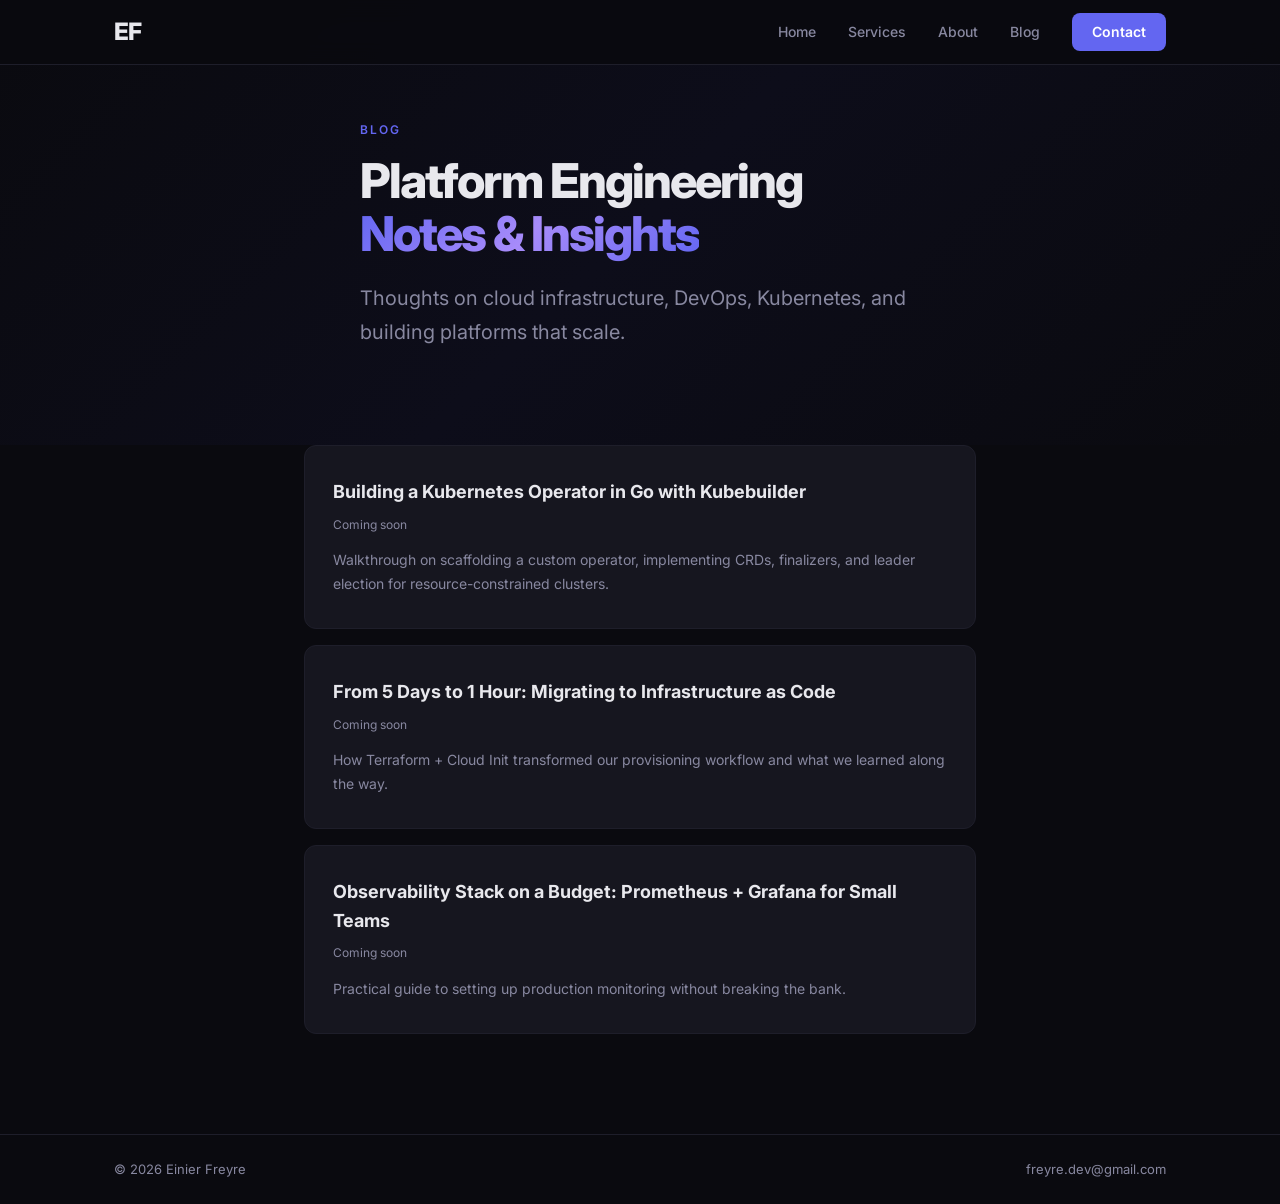
==== docs/blog/index.html @ fd5ac23f "feat: add personal landing page with GitHub Pages + CI/CD Create a consulting landing page at Freyre" ====
<!DOCTYPE html>
<html lang="en">
<head>
  <meta charset="UTF-8" />
  <meta name="viewport" content="width=device-width, initial-scale=1.0" />
  <title>Blog – Einier Freyre</title>
  <meta name="description" content="Thoughts on platform engineering, cloud infrastructure, and DevOps." />
  <link rel="stylesheet" href="../css/style.css" />
  <link href="https://fonts.googleapis.com/css2?family=Inter:wght@400;500;600;700;800&display=swap" rel="stylesheet" />
</head>
<body>
  <header class="header">
    <div class="container header-inner">
      <a href="/" class="logo">EF</a>
      <nav class="nav" id="nav">
        <a href="/" class="nav-link">Home</a>
        <a href="/#services" class="nav-link">Services</a>
        <a href="/#about" class="nav-link">About</a>
        <a href="/blog/" class="nav-link">Blog</a>
        <a href="/#contact" class="nav-link btn-nav">Contact</a>
      </nav>
      <button class="menu-toggle" id="menuToggle" aria-label="Menu">
        <span></span><span></span><span></span>
      </button>
    </div>
  </header>

  <section class="hero" style="min-height:auto;padding:120px 0 60px">
    <div class="container" style="max-width:720px">
      <h2 class="section-label">Blog</h2>
      <h1 class="hero-title" style="font-size:clamp(32px,5vw,48px)">Platform Engineering<br /><span class="gradient-text">Notes &amp; Insights</span></h1>
      <p class="hero-subtitle">Thoughts on cloud infrastructure, DevOps, Kubernetes, and building platforms that scale.</p>
    </div>
  </section>

  <section class="section" style="padding-top:0">
    <div class="container" style="max-width:720px">
      <div class="service-card" style="margin-bottom:16px">
        <h3 style="margin-bottom:4px">Building a Kubernetes Operator in Go with Kubebuilder</h3>
        <span style="font-size:12px;color:var(--text-muted)">Coming soon</span>
        <p style="margin-top:12px">Walkthrough on scaffolding a custom operator, implementing CRDs, finalizers, and leader election for resource-constrained clusters.</p>
      </div>
      <div class="service-card" style="margin-bottom:16px">
        <h3 style="margin-bottom:4px">From 5 Days to 1 Hour: Migrating to Infrastructure as Code</h3>
        <span style="font-size:12px;color:var(--text-muted)">Coming soon</span>
        <p style="margin-top:12px">How Terraform + Cloud Init transformed our provisioning workflow and what we learned along the way.</p>
      </div>
      <div class="service-card">
        <h3 style="margin-bottom:4px">Observability Stack on a Budget: Prometheus + Grafana for Small Teams</h3>
        <span style="font-size:12px;color:var(--text-muted)">Coming soon</span>
        <p style="margin-top:12px">Practical guide to setting up production monitoring without breaking the bank.</p>
      </div>
    </div>
  </section>

  <footer class="footer">
    <div class="container footer-inner">
      <span>&copy; 2026 Einier Freyre</span>
      <a href="mailto:freyre.dev@gmail.com">freyre.dev@gmail.com</a>
    </div>
  </footer>

  <script src="../js/main.js"></script>
</body>
</html>
---- docs/css/style.css ----
*, *::before, *::after {
  margin: 0;
  padding: 0;
  box-sizing: border-box;
}

:root {
  --bg: #0a0a0f;
  --bg-alt: #111118;
  --bg-card: #16161f;
  --text: #e8e8ed;
  --text-muted: #8888a0;
  --accent: #6366f1;
  --accent-hover: #818cf8;
  --accent-subtle: rgba(99, 102, 241, 0.08);
  --border: #1e1e2a;
  --radius: 12px;
  --max-w: 1100px;
}

html {
  scroll-behavior: smooth;
}

body {
  font-family: 'Inter', -apple-system, sans-serif;
  background: var(--bg);
  color: var(--text);
  line-height: 1.6;
  -webkit-font-smoothing: antialiased;
}

.container {
  max-width: var(--max-w);
  margin: 0 auto;
  padding: 0 24px;
}

/* Header */
.header {
  position: fixed;
  top: 0;
  left: 0;
  right: 0;
  z-index: 100;
  background: rgba(10, 10, 15, 0.85);
  backdrop-filter: blur(12px);
  border-bottom: 1px solid var(--border);
}

.header-inner {
  display: flex;
  align-items: center;
  justify-content: space-between;
  height: 64px;
}

.logo {
  font-size: 24px;
  font-weight: 800;
  color: var(--text);
  text-decoration: none;
  letter-spacing: -1px;
}

.logo:hover {
  color: var(--accent-hover);
}

.nav {
  display: flex;
  align-items: center;
  gap: 32px;
}

.nav-link {
  font-size: 14px;
  font-weight: 500;
  color: var(--text-muted);
  text-decoration: none;
  transition: color 0.2s;
}

.nav-link:hover {
  color: var(--text);
}

.btn-nav {
  background: var(--accent);
  color: #fff !important;
  padding: 8px 20px;
  border-radius: 8px;
  font-weight: 600;
}

.btn-nav:hover {
  background: var(--accent-hover) !important;
}

.menu-toggle {
  display: none;
  flex-direction: column;
  gap: 5px;
  background: none;
  border: none;
  cursor: pointer;
  padding: 4px;
}

.menu-toggle span {
  display: block;
  width: 24px;
  height: 2px;
  background: var(--text);
  border-radius: 2px;
  transition: 0.3s;
}

/* Hero */
.hero {
  min-height: 100vh;
  display: flex;
  align-items: center;
  padding: 80px 0;
  background: linear-gradient(135deg, var(--bg) 0%, #0d0d1a 50%, var(--bg) 100%);
}

.hero-content {
  max-width: 720px;
}

.hero-badge {
  display: inline-block;
  font-size: 12px;
  font-weight: 600;
  text-transform: uppercase;
  letter-spacing: 1.5px;
  color: var(--accent);
  background: var(--accent-subtle);
  padding: 6px 16px;
  border-radius: 20px;
  margin-bottom: 24px;
}

.hero-title {
  font-size: clamp(40px, 7vw, 72px);
  font-weight: 800;
  line-height: 1.1;
  letter-spacing: -2px;
  margin-bottom: 20px;
}

.gradient-text {
  background: linear-gradient(135deg, var(--accent), #a78bfa, #6366f1);
  -webkit-background-clip: text;
  -webkit-text-fill-color: transparent;
  background-clip: text;
}

.hero-subtitle {
  font-size: clamp(16px, 2vw, 20px);
  color: var(--text-muted);
  max-width: 560px;
  line-height: 1.7;
  margin-bottom: 36px;
}

.hero-cta {
  display: flex;
  gap: 16px;
  flex-wrap: wrap;
}

.btn {
  display: inline-flex;
  align-items: center;
  font-size: 15px;
  font-weight: 600;
  padding: 12px 28px;
  border-radius: 8px;
  text-decoration: none;
  transition: all 0.2s;
  cursor: pointer;
}

.btn-primary {
  background: var(--accent);
  color: #fff;
}

.btn-primary:hover {
  background: var(--accent-hover);
  transform: translateY(-1px);
}

.btn-secondary {
  background: var(--accent-subtle);
  color: var(--accent);
  border: 1px solid var(--accent);
}

.btn-secondary:hover {
  background: rgba(99, 102, 241, 0.15);
  transform: translateY(-1px);
}

.btn-large {
  font-size: 18px;
  padding: 16px 36px;
}

/* Sections */
.section {
  padding: 100px 0;
}

.section-alt {
  background: var(--bg-alt);
}

.section-label {
  font-size: 12px;
  font-weight: 600;
  text-transform: uppercase;
  letter-spacing: 2px;
  color: var(--accent);
  margin-bottom: 16px;
}

/* Services */
.services-grid {
  display: grid;
  grid-template-columns: repeat(auto-fit, minmax(240px, 1fr));
  gap: 20px;
}

.service-card {
  background: var(--bg-card);
  border: 1px solid var(--border);
  border-radius: var(--radius);
  padding: 32px 28px;
  transition: all 0.3s;
}

.service-card:hover {
  border-color: var(--accent);
  transform: translateY(-4px);
}

.service-icon {
  width: 44px;
  height: 44px;
  margin-bottom: 20px;
  color: var(--accent);
}

.service-card h3 {
  font-size: 18px;
  font-weight: 700;
  margin-bottom: 10px;
}

.service-card p {
  font-size: 14px;
  color: var(--text-muted);
  line-height: 1.7;
}

/* About */
.about-grid {
  display: grid;
  grid-template-columns: 1fr 1fr;
  gap: 60px;
  align-items: center;
}

.about-text p {
  font-size: 15px;
  color: var(--text-muted);
  margin-bottom: 16px;
  line-height: 1.7;
}

.about-tech {
  display: flex;
  flex-wrap: wrap;
  gap: 8px;
  margin-top: 24px;
}

.about-tech span {
  background: var(--accent-subtle);
  color: var(--accent);
  font-size: 12px;
  font-weight: 500;
  padding: 4px 12px;
  border-radius: 6px;
  border: 1px solid rgba(99, 102, 241, 0.2);
}

.about-stats {
  display: flex;
  flex-direction: column;
  gap: 24px;
}

.stat {
  display: flex;
  align-items: baseline;
  gap: 16px;
  padding: 20px 0;
  border-bottom: 1px solid var(--border);
}

.stat-num {
  font-size: 40px;
  font-weight: 800;
  background: linear-gradient(135deg, var(--accent), #a78bfa);
  -webkit-background-clip: text;
  -webkit-text-fill-color: transparent;
  background-clip: text;
  line-height: 1;
}

.stat-label {
  font-size: 15px;
  color: var(--text-muted);
}

/* Contact */
.contact-content {
  text-align: center;
  max-width: 600px;
}

.contact-text {
  font-size: 16px;
  color: var(--text-muted);
  margin-bottom: 32px;
  line-height: 1.7;
}

.contact-links {
  display: flex;
  justify-content: center;
  gap: 24px;
  margin-top: 28px;
}

.contact-link {
  font-size: 14px;
  font-weight: 500;
  color: var(--text-muted);
  text-decoration: none;
  transition: color 0.2s;
}

.contact-link:hover {
  color: var(--accent);
}

/* Footer */
.footer {
  border-top: 1px solid var(--border);
  padding: 24px 0;
}

.footer-inner {
  display: flex;
  justify-content: space-between;
  align-items: center;
  font-size: 13px;
  color: var(--text-muted);
}

.footer-inner a {
  color: var(--text-muted);
  text-decoration: none;
}

.footer-inner a:hover {
  color: var(--accent);
}

/* Mobile */
@media (max-width: 768px) {
  .nav {
    position: fixed;
    top: 64px;
    left: 0;
    right: 0;
    background: var(--bg);
    flex-direction: column;
    padding: 24px;
    gap: 20px;
    border-bottom: 1px solid var(--border);
    transform: translateY(-100%);
    opacity: 0;
    pointer-events: none;
    transition: all 0.3s;
  }

  .nav.open {
    transform: translateY(0);
    opacity: 1;
    pointer-events: auto;
  }

  .menu-toggle {
    display: flex;
  }

  .about-grid {
    grid-template-columns: 1fr;
    gap: 40px;
  }

  .hero {
    padding: 100px 0 60px;
  }

  .section {
    padding: 60px 0;
  }

  .stat-num {
    font-size: 32px;
  }
}
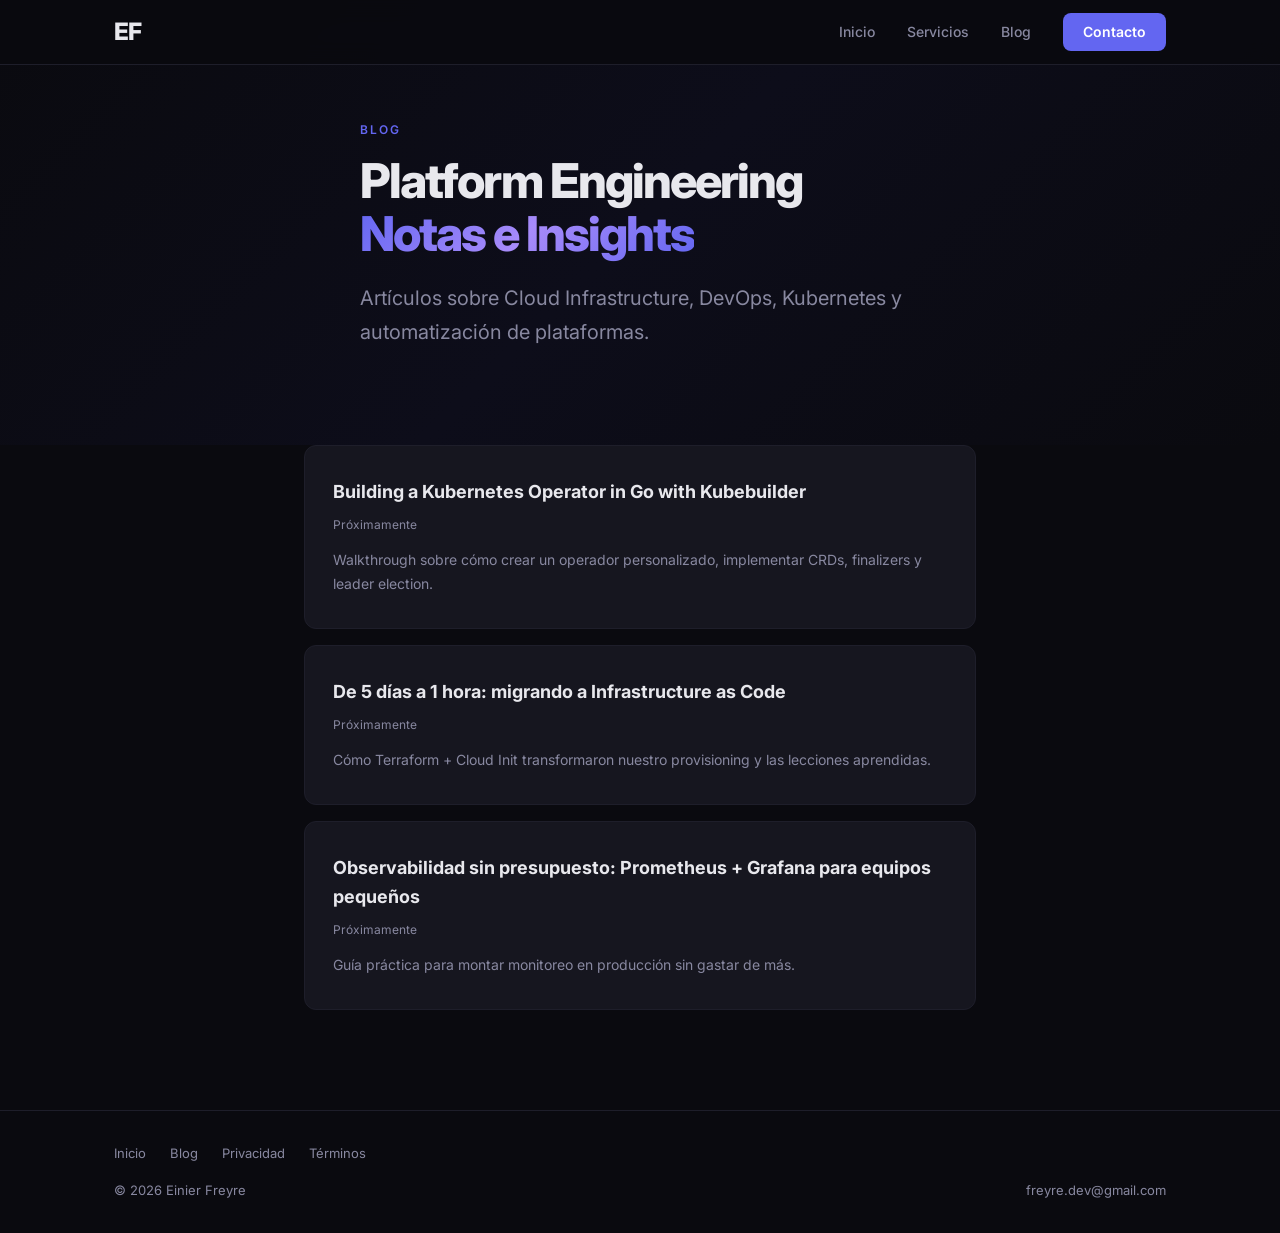
==== commit 0dfbc3d2: "feat: rebuild landing page as consulting site Full restructure following the user's framework: - Her" ====
--- a/docs/blog/index.html
+++ b/docs/blog/index.html
@@ -4,7 +4,7 @@
   <meta charset="UTF-8" />
   <meta name="viewport" content="width=device-width, initial-scale=1.0" />
   <title>Blog – Einier Freyre</title>
-  <meta name="description" content="Thoughts on platform engineering, cloud infrastructure, and DevOps." />
+  <meta name="description" content="Artículos sobre Platform Engineering, Cloud Infrastructure y DevOps." />
   <link rel="stylesheet" href="../css/style.css" />
   <link href="https://fonts.googleapis.com/css2?family=Inter:wght@400;500;600;700;800&display=swap" rel="stylesheet" />
 </head>
@@ -13,11 +13,10 @@
     <div class="container header-inner">
       <a href="/" class="logo">EF</a>
       <nav class="nav" id="nav">
-        <a href="/" class="nav-link">Home</a>
-        <a href="/#services" class="nav-link">Services</a>
-        <a href="/#about" class="nav-link">About</a>
+        <a href="/" class="nav-link">Inicio</a>
+        <a href="/#services" class="nav-link">Servicios</a>
         <a href="/blog/" class="nav-link">Blog</a>
-        <a href="/#contact" class="nav-link btn-nav">Contact</a>
+        <a href="/#contact" class="nav-link btn-nav">Contacto</a>
       </nav>
       <button class="menu-toggle" id="menuToggle" aria-label="Menu">
         <span></span><span></span><span></span>
@@ -28,8 +27,8 @@
   <section class="hero" style="min-height:auto;padding:120px 0 60px">
     <div class="container" style="max-width:720px">
       <h2 class="section-label">Blog</h2>
-      <h1 class="hero-title" style="font-size:clamp(32px,5vw,48px)">Platform Engineering<br /><span class="gradient-text">Notes &amp; Insights</span></h1>
-      <p class="hero-subtitle">Thoughts on cloud infrastructure, DevOps, Kubernetes, and building platforms that scale.</p>
+      <h1 class="hero-title" style="font-size:clamp(32px,5vw,48px)">Platform Engineering<br /><span class="gradient-text">Notas e Insights</span></h1>
+      <p class="hero-subtitle">Artículos sobre Cloud Infrastructure, DevOps, Kubernetes y automatización de plataformas.</p>
     </div>
   </section>
 
@@ -37,26 +36,34 @@
     <div class="container" style="max-width:720px">
       <div class="service-card" style="margin-bottom:16px">
         <h3 style="margin-bottom:4px">Building a Kubernetes Operator in Go with Kubebuilder</h3>
-        <span style="font-size:12px;color:var(--text-muted)">Coming soon</span>
-        <p style="margin-top:12px">Walkthrough on scaffolding a custom operator, implementing CRDs, finalizers, and leader election for resource-constrained clusters.</p>
+        <span style="font-size:12px;color:var(--text-muted)">Próximamente</span>
+        <p style="margin-top:12px">Walkthrough sobre cómo crear un operador personalizado, implementar CRDs, finalizers y leader election.</p>
       </div>
       <div class="service-card" style="margin-bottom:16px">
-        <h3 style="margin-bottom:4px">From 5 Days to 1 Hour: Migrating to Infrastructure as Code</h3>
-        <span style="font-size:12px;color:var(--text-muted)">Coming soon</span>
-        <p style="margin-top:12px">How Terraform + Cloud Init transformed our provisioning workflow and what we learned along the way.</p>
+        <h3 style="margin-bottom:4px">De 5 días a 1 hora: migrando a Infrastructure as Code</h3>
+        <span style="font-size:12px;color:var(--text-muted)">Próximamente</span>
+        <p style="margin-top:12px">Cómo Terraform + Cloud Init transformaron nuestro provisioning y las lecciones aprendidas.</p>
       </div>
       <div class="service-card">
-        <h3 style="margin-bottom:4px">Observability Stack on a Budget: Prometheus + Grafana for Small Teams</h3>
-        <span style="font-size:12px;color:var(--text-muted)">Coming soon</span>
-        <p style="margin-top:12px">Practical guide to setting up production monitoring without breaking the bank.</p>
+        <h3 style="margin-bottom:4px">Observabilidad sin presupuesto: Prometheus + Grafana para equipos pequeños</h3>
+        <span style="font-size:12px;color:var(--text-muted)">Próximamente</span>
+        <p style="margin-top:12px">Guía práctica para montar monitoreo en producción sin gastar de más.</p>
       </div>
     </div>
   </section>
 
   <footer class="footer">
     <div class="container footer-inner">
-      <span>&copy; 2026 Einier Freyre</span>
-      <a href="mailto:freyre.dev@gmail.com">freyre.dev@gmail.com</a>
+      <div class="footer-nav">
+        <a href="/">Inicio</a>
+        <a href="/blog/">Blog</a>
+        <a href="/privacy.html">Privacidad</a>
+        <a href="/terms.html">Términos</a>
+      </div>
+      <div class="footer-meta">
+        <span>&copy; 2026 Einier Freyre</span>
+        <a href="mailto:freyre.dev@gmail.com">freyre.dev@gmail.com</a>
+      </div>
     </div>
   </footer>
 
--- a/docs/css/style.css
+++ b/docs/css/style.css
@@ -171,6 +171,7 @@
   flex-wrap: wrap;
 }
 
+/* Buttons */
 .btn {
   display: inline-flex;
   align-items: center;
@@ -179,8 +180,10 @@
   padding: 12px 28px;
   border-radius: 8px;
   text-decoration: none;
+  border: none;
   transition: all 0.2s;
   cursor: pointer;
+  font-family: inherit;
 }
 
 .btn-primary {
@@ -227,10 +230,99 @@
   margin-bottom: 16px;
 }
 
+.section-desc {
+  font-size: 16px;
+  color: var(--text-muted);
+  margin-bottom: 40px;
+  max-width: 600px;
+}
+
+/* About */
+.about-content {
+  max-width: 800px;
+}
+
+.about-text-lg {
+  font-size: 20px;
+  font-weight: 500;
+  line-height: 1.7;
+  color: var(--text);
+  margin-bottom: 48px;
+}
+
+.about-text-lg strong {
+  color: var(--accent);
+}
+
+.about-grid {
+  display: grid;
+  grid-template-columns: repeat(auto-fit, minmax(180px, 1fr));
+  gap: 24px;
+}
+
+.about-item {
+  display: flex;
+  flex-direction: column;
+  gap: 4px;
+}
+
+.about-num {
+  font-size: 32px;
+  font-weight: 800;
+  background: linear-gradient(135deg, var(--accent), #a78bfa);
+  -webkit-background-clip: text;
+  -webkit-text-fill-color: transparent;
+  background-clip: text;
+}
+
+.about-desc {
+  font-size: 14px;
+  color: var(--text-muted);
+}
+
+/* Problems */
+.problems-grid {
+  display: grid;
+  grid-template-columns: repeat(auto-fit, minmax(300px, 1fr));
+  gap: 20px;
+}
+
+.problem-card {
+  background: var(--bg-card);
+  border: 1px solid var(--border);
+  border-radius: var(--radius);
+  padding: 28px 24px;
+  transition: all 0.3s;
+}
+
+.problem-card:hover {
+  border-color: var(--accent);
+  transform: translateY(-2px);
+}
+
+.problem-icon {
+  font-size: 12px;
+  font-weight: 700;
+  color: var(--accent);
+  letter-spacing: 1px;
+}
+
+.problem-card h3 {
+  font-size: 16px;
+  font-weight: 700;
+  margin: 12px 0 8px;
+}
+
+.problem-card p {
+  font-size: 14px;
+  color: var(--text-muted);
+  line-height: 1.7;
+}
+
 /* Services */
 .services-grid {
   display: grid;
-  grid-template-columns: repeat(auto-fit, minmax(240px, 1fr));
+  grid-template-columns: repeat(auto-fit, minmax(300px, 1fr));
   gap: 20px;
 }
 
@@ -266,85 +358,111 @@
   line-height: 1.7;
 }
 
-/* About */
-.about-grid {
+/* Process */
+.process-steps {
+  display: grid;
+  grid-template-columns: repeat(auto-fit, minmax(180px, 1fr));
+  gap: 24px;
+}
+
+.step {
+  background: var(--bg-card);
+  border: 1px solid var(--border);
+  border-radius: var(--radius);
+  padding: 28px 24px;
+  text-align: center;
+  transition: all 0.3s;
+}
+
+.step:hover {
+  border-color: var(--accent);
+  transform: translateY(-2px);
+}
+
+.step-num {
+  display: inline-flex;
+  align-items: center;
+  justify-content: center;
+  width: 40px;
+  height: 40px;
+  border-radius: 50%;
+  background: var(--accent-subtle);
+  color: var(--accent);
+  font-size: 16px;
+  font-weight: 800;
+  margin-bottom: 16px;
+}
+
+.step h3 {
+  font-size: 15px;
+  font-weight: 700;
+  margin-bottom: 8px;
+}
+
+.step p {
+  font-size: 13px;
+  color: var(--text-muted);
+  line-height: 1.6;
+}
+
+/* Contact Form */
+.contact-content {
+  max-width: 600px;
+  margin: 0 auto;
+}
+
+.contact-text {
+  font-size: 16px;
+  color: var(--text-muted);
+  margin-bottom: 32px;
+  line-height: 1.7;
+}
+
+.contact-form {
+  display: flex;
+  flex-direction: column;
+  gap: 16px;
+  margin-bottom: 32px;
+}
+
+.form-row {
   display: grid;
   grid-template-columns: 1fr 1fr;
-  gap: 60px;
-  align-items: center;
-}
-
-.about-text p {
-  font-size: 15px;
-  color: var(--text-muted);
-  margin-bottom: 16px;
-  line-height: 1.7;
-}
-
-.about-tech {
-  display: flex;
-  flex-wrap: wrap;
-  gap: 8px;
-  margin-top: 24px;
-}
-
-.about-tech span {
-  background: var(--accent-subtle);
-  color: var(--accent);
-  font-size: 12px;
-  font-weight: 500;
-  padding: 4px 12px;
-  border-radius: 6px;
-  border: 1px solid rgba(99, 102, 241, 0.2);
-}
-
-.about-stats {
-  display: flex;
-  flex-direction: column;
-  gap: 24px;
-}
-
-.stat {
-  display: flex;
-  align-items: baseline;
   gap: 16px;
-  padding: 20px 0;
-  border-bottom: 1px solid var(--border);
-}
-
-.stat-num {
-  font-size: 40px;
-  font-weight: 800;
-  background: linear-gradient(135deg, var(--accent), #a78bfa);
-  -webkit-background-clip: text;
-  -webkit-text-fill-color: transparent;
-  background-clip: text;
-  line-height: 1;
-}
-
-.stat-label {
-  font-size: 15px;
-  color: var(--text-muted);
-}
-
-/* Contact */
-.contact-content {
-  text-align: center;
-  max-width: 600px;
-}
-
-.contact-text {
-  font-size: 16px;
-  color: var(--text-muted);
-  margin-bottom: 32px;
-  line-height: 1.7;
+}
+
+.contact-form input,
+.contact-form textarea {
+  width: 100%;
+  padding: 14px 16px;
+  background: var(--bg-card);
+  border: 1px solid var(--border);
+  border-radius: 8px;
+  color: var(--text);
+  font-size: 14px;
+  font-family: inherit;
+  transition: border-color 0.2s;
+}
+
+.contact-form input:focus,
+.contact-form textarea:focus {
+  outline: none;
+  border-color: var(--accent);
+}
+
+.contact-form input::placeholder,
+.contact-form textarea::placeholder {
+  color: var(--text-muted);
+}
+
+.contact-form button {
+  align-self: flex-start;
 }
 
 .contact-links {
   display: flex;
   justify-content: center;
   gap: 24px;
-  margin-top: 28px;
 }
 
 .contact-link {
@@ -362,10 +480,32 @@
 /* Footer */
 .footer {
   border-top: 1px solid var(--border);
-  padding: 24px 0;
+  padding: 32px 0;
 }
 
 .footer-inner {
+  display: flex;
+  flex-direction: column;
+  gap: 16px;
+}
+
+.footer-nav {
+  display: flex;
+  gap: 24px;
+  flex-wrap: wrap;
+}
+
+.footer-nav a {
+  font-size: 13px;
+  color: var(--text-muted);
+  text-decoration: none;
+}
+
+.footer-nav a:hover {
+  color: var(--accent);
+}
+
+.footer-meta {
   display: flex;
   justify-content: space-between;
   align-items: center;
@@ -373,13 +513,55 @@
   color: var(--text-muted);
 }
 
-.footer-inner a {
+.footer-meta a {
   color: var(--text-muted);
   text-decoration: none;
 }
 
-.footer-inner a:hover {
-  color: var(--accent);
+.footer-meta a:hover {
+  color: var(--accent);
+}
+
+/* Legal pages */
+.legal-page {
+  padding: 120px 0 60px;
+  max-width: 720px;
+}
+
+.legal-page h1 {
+  font-size: 32px;
+  font-weight: 800;
+  margin-bottom: 8px;
+}
+
+.legal-page .date {
+  font-size: 13px;
+  color: var(--text-muted);
+  margin-bottom: 32px;
+}
+
+.legal-page h2 {
+  font-size: 20px;
+  font-weight: 700;
+  margin: 32px 0 12px;
+}
+
+.legal-page p {
+  font-size: 14px;
+  color: var(--text-muted);
+  line-height: 1.8;
+  margin-bottom: 12px;
+}
+
+.legal-page ul {
+  padding-left: 20px;
+  margin-bottom: 12px;
+}
+
+.legal-page li {
+  font-size: 14px;
+  color: var(--text-muted);
+  line-height: 1.8;
 }
 
 /* Mobile */
@@ -410,9 +592,8 @@
     display: flex;
   }
 
-  .about-grid {
+  .form-row {
     grid-template-columns: 1fr;
-    gap: 40px;
   }
 
   .hero {
@@ -423,7 +604,13 @@
     padding: 60px 0;
   }
 
-  .stat-num {
-    font-size: 32px;
-  }
-}
+  .process-steps {
+    grid-template-columns: 1fr;
+  }
+
+  .footer-meta {
+    flex-direction: column;
+    gap: 8px;
+    align-items: flex-start;
+  }
+}
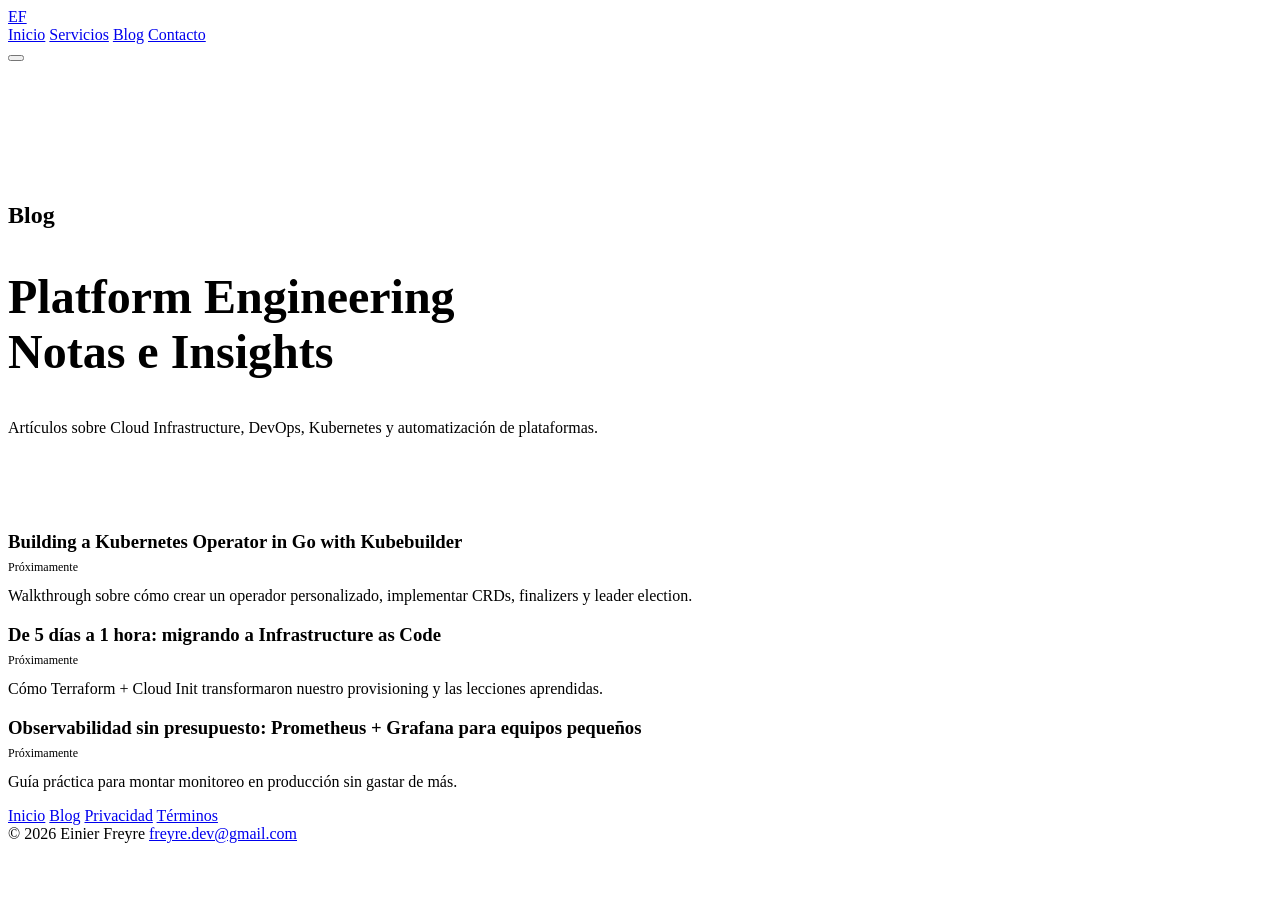
==== commit dc441124: "fix: correct base URL paths for project page subpath Add <base href=/FreyreCorona/> to all pages and" ====
--- a/docs/blog/index.html
+++ b/docs/blog/index.html
@@ -3,20 +3,21 @@
 <head>
   <meta charset="UTF-8" />
   <meta name="viewport" content="width=device-width, initial-scale=1.0" />
+  <base href="/FreyreCorona/" />
   <title>Blog – Einier Freyre</title>
   <meta name="description" content="Artículos sobre Platform Engineering, Cloud Infrastructure y DevOps." />
-  <link rel="stylesheet" href="../css/style.css" />
+  <link rel="stylesheet" href="css/style.css" />
   <link href="https://fonts.googleapis.com/css2?family=Inter:wght@400;500;600;700;800&display=swap" rel="stylesheet" />
 </head>
 <body>
   <header class="header">
     <div class="container header-inner">
-      <a href="/" class="logo">EF</a>
+      <a href="." class="logo">EF</a>
       <nav class="nav" id="nav">
-        <a href="/" class="nav-link">Inicio</a>
-        <a href="/#services" class="nav-link">Servicios</a>
-        <a href="/blog/" class="nav-link">Blog</a>
-        <a href="/#contact" class="nav-link btn-nav">Contacto</a>
+        <a href="." class="nav-link">Inicio</a>
+        <a href=".#services" class="nav-link">Servicios</a>
+        <a href="blog/" class="nav-link">Blog</a>
+        <a href=".#contact" class="nav-link btn-nav">Contacto</a>
       </nav>
       <button class="menu-toggle" id="menuToggle" aria-label="Menu">
         <span></span><span></span><span></span>
@@ -55,10 +56,10 @@
   <footer class="footer">
     <div class="container footer-inner">
       <div class="footer-nav">
-        <a href="/">Inicio</a>
-        <a href="/blog/">Blog</a>
-        <a href="/privacy.html">Privacidad</a>
-        <a href="/terms.html">Términos</a>
+        <a href=".">Inicio</a>
+        <a href="blog/">Blog</a>
+        <a href="privacy.html">Privacidad</a>
+        <a href="terms.html">Términos</a>
       </div>
       <div class="footer-meta">
         <span>&copy; 2026 Einier Freyre</span>
@@ -67,6 +68,6 @@
     </div>
   </footer>
 
-  <script src="../js/main.js"></script>
+  <script src="js/main.js"></script>
 </body>
 </html>
